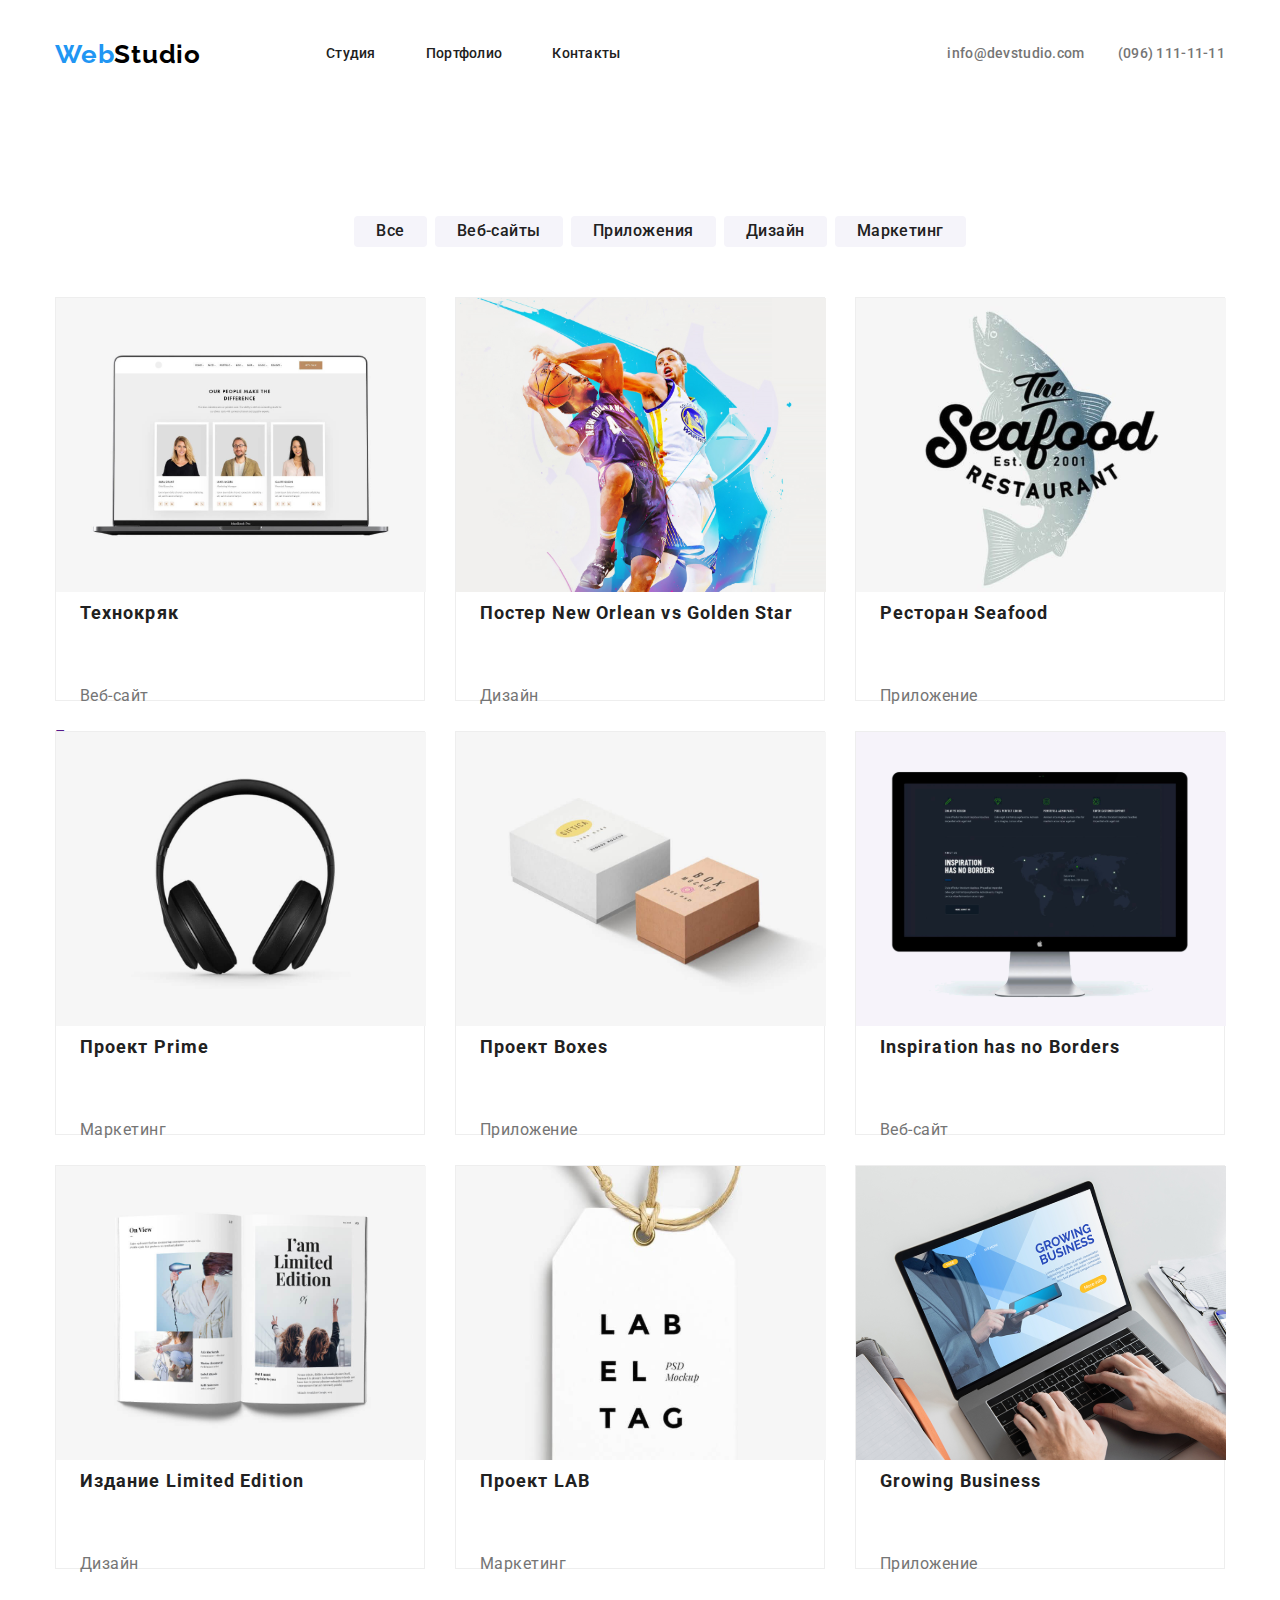
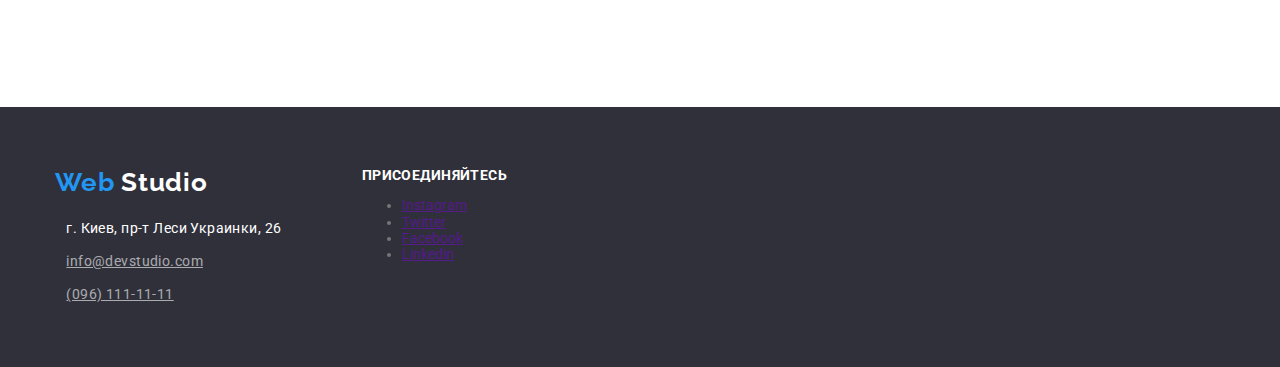
==== portfolio.html @ 7c5a07ac "new repository+svg file" ====
<!DOCTYPE html>
<html lang="ru">
<head>
    <meta charset="UTF-8">
    <meta name="viewport" content="width=device-width, initial-scale=1.0">
    <title lang="en">Web Studio</title>
    <link href="https://fonts.googleapis.com/css2?family=Raleway:wght@700&family=Roboto:wght@400;500;700;900&display=swap" rel="stylesheet">
    <link rel="stylesheet" href="./css/normalize.css">
    <link rel="stylesheet" href="./css/style.css">
    
</head>
<body> 
    <header  class="header">
        <div class="container">
            <nav class="navigation">
                <a class="logo" href="./index.html" lang="en" aria-label="Логотип">
                    <span class="logo-blue">Web</span>Studio
                </a>
                <ul class="navigation-list list">
                    <li class="navigation-list-item">
                        <a class="navigation-list-link link" href="./index.html">Студия</a>
                    </li>
                    <li class="navigation-list-item">
                        <a class="navigation-list-link link" href="./portfolio.html">Портфолио</a>
                    </li>
                    <li class="navigation-list-item">
                        <a class="navigation-list-link link" href="#">Контакты</a>
                    </li>
                </ul>
             </nav>
             <div class="header-utils">
                 <address class="header-adress">
                      <a class="header-email link" href="mailto:info@devstudio.com">info@devstudio.com</a>
                      <a class="header-tel link" href="tel:+380961111111">(096) 111-11-11</a>
                 </address>
            </div>
            
        </div>
    </header>
    <main>
        <section class="portfolio">
            <div class="container">
        <h1 hidden>Портфолио</h1>
        <ul class="button-portfolio-list">
            <li><button class="button-portfolio" type="button">Все</button></li>
            <li><button class="button-portfolio" type="button">Веб-сайты</button></li>
            <li><button class="button-portfolio" type="button">Приложения</button></li>
            <li><button class="button-portfolio" type="button">Дизайн</button></li>
            <li><button class="button-portfolio" type="button">Маркетинг</button></li>
        </ul>
        
        <!--Контентное изображение-->
        <ul class="portfolio-list list">
            <li>
                <a class="portfolio-item" href="">
                    <img src="./img/Portfolio_project/project_1.svg" alt="Технокряк">
                    <h2 class="portfolio-item-title">Технокряк</h2>
                    <p class="portfoli-item-theme">Веб-сайт</p>
                    <p>Технокряк это современная площадка распространения коронавируса. Компании используют эту платформу для цифрового шпионажа и атак на защищённые сервера конкурентов.</p>
                </a>   
            </li>
            <li>
                <a class="portfolio-item" href="">
                    <img src="./img/Portfolio_project/project_2.svg" alt="Постер New Orlean vs Golden Star">
                    <h2 class="portfolio-item-title">Постер <span lang="en">New Orlean vs Golden Star</span></h2>
                    <p class="portfoli-item-theme">Дизайн</p>
                    <p></p>
                </a>
            </li>
            <li>
                <a class="portfolio-item" href="">
                    <img src="./img/Portfolio_project/project_3.svg" alt="Ресторан Seafood">
                    <h2 class="portfolio-item-title">Ресторан <span lang="en">Seafood</span></h2>
                    <p class="portfoli-item-theme">Приложение</p>
                    <p></p>
                </a>
            </li>
            <li>
                <a class="portfolio-item" href="">
                    <img src="./img/Portfolio_project/project_4.svg" alt="Проект Prime">
                    <h2 class="portfolio-item-title">Проект <span lang="en">Prime</span></h2>
                    <p class="portfoli-item-theme">Маркетинг</p>
                    <p></p>
                </a>
            </li>
            <li>
                <a class="portfolio-item" href="">
                    <img src="./img/Portfolio_project/project_5.svg" alt="Проект Boxes">
                    <h2 class="portfolio-item-title">Проект <span lang="en">Boxes</span></h2>
                    <p class="portfoli-item-theme">Приложение</p>
                    <p></p>
                </a>
        </li>
                
            <li>
                <a class="portfolio-item" href="">
                    <img src="./img/Portfolio_project/project_6.svg" alt="Inspiration has no Borders">
                    <h2 class="portfolio-item-title"> <span lang="en">Inspiration has no Borders</span></h2>
                    <p class="portfoli-item-theme">Веб-сайт</p>
                    <p></p>
                </a>
        </li>
            <li>
                <a class="portfolio-item" href="">
                    <img src="./img/Portfolio_project/project_7.svg" alt="Издание Limited Edition">
                    <h2 class="portfolio-item-title">Издание <span lang="en">Limited Edition</span></h2>
                    <p class="portfoli-item-theme">Дизайн</p>
                    <p></p>
                </a>
        </li>
            <li>
                <a class="portfolio-item" href="">
                    <img src="./img/Portfolio_project/project_8.svg" alt="Проект LAB">
                    <h2 class="portfolio-item-title">Проект <span lang="en">LAB</span></h2>
                    <p class="portfoli-item-theme">Маркетинг</p>
                    <p></p>
                </a>
        </li>
            <li>
                <a class="portfolio-item" href="">
                    <img src="./img/Portfolio_project/project_9.svg" alt="Growing Business">
                    <h2 class="portfolio-item-title"><span lang="en">Growing Business</span></h2>
                    <p class="portfoli-item-theme">Приложение</p>
                    <p></p>
                </a>
            </li>
        </ul>
    </div>
    </section>
      
    </main>
    <footer class="footer">
        <div class="footer-wrap">
            <div class="footer-list">
                <a class="logo logo-footer" href="/" lang="en"><span class="logo-blue">Web</span> Studio</a>
                <address>
                    <p class="footer-adress">г. Киев, пр-т Леси Украинки, 26</p>
                    <a class="footer-email" href="mailto:info@devstudio.com">info@devstudio.com</a>
                    <a class="footer-tel" href="tel:+380961111111">(096) 111-11-11</a>
                </address>
            </div>
            <div>
                <b class="subscribe">присоединяйтесь</b>
                <ul class="social-icons">
                    <li><a href="" lang="en">Instagram</a></li>
                    <li><a href="" lang="en">Twitter</a></li>
                    <li><a href="" lang="en">Facebook</a></li>
                    <li><a href="" lang="en">Linkedin</a></li>
                </ul>
            </div>
        </div>
    </footer>
</body>
</html>
---- css/style.css ----
a:hover,
a:focus
{
    color: #2196F3; 
}
body {
    background-color: #fff;
    font-family: 'Roboto', sans-serif;
    color:#757575;
    font-size: 14px;
}
.container {
    width: 1200px;
    padding-left: 15px;
    padding-right: 15px;
    margin-left: auto;
    margin-right: auto;
    box-sizing: border-box;
    }
/* HEADER*/

.header .container{
    display: flex;
    align-items: center;
    justify-content: space-between;
}
.navigation{
    display: flex;
    align-items: center;
}
.navigation-list{
    display: flex;
}
.navigation-list-item:not(:last-child) {
    margin-right: 50px;
}
.logo,
.logo:hover,
.logo:focus
{
    font-family: Raleway;
    font-style: normal;
    font-weight: bold;
    font-size: 26px;
    line-height: 1.19;
    letter-spacing: 0.03em;
    color: #000000;
    text-decoration: none;
    margin-right: 85px;
}
.logo-blue {
    font-family: Raleway;
    font-style: normal;
    font-weight: bold;
    font-size: 26px;
    line-height: 1.19;
    letter-spacing: 0.03em;
    color: #2196F3;
}
.logo-footer {
    margin-bottom: 20px;
}
.logo-footer,
.logo-footer:hover,
.logo-footer:focus
{
    color: #FFFFFF;
}

.link {
    text-decoration: none; 
    display: block;
}
.list {
   list-style: none; 
}
.navigation-list-link, 
.header-adress {
    font-weight: 500;
    font-size: 14px;
    line-height: 1.14;
    letter-spacing: 0.02em;
    color: #212121;
    text-decoration: none;
}
.navigation-list-link:hover,
.navigation-list-link:focus,
.header-email:hover,
.header-email:focus,
.header-tel:hover,
.header-tel:focus
{
    color: #2196F3;
}
.navigation-list-link{
    padding-top: 32px;
    padding-bottom: 32px;   
}
.header-utils{
      display: flex;
}
.header-email:not(:last-child) {
    margin-right: 30px;
}
.header-email,
.header-tel{
    font-weight: 500;
    font-size: 14px;
    line-height: 1.14;
    letter-spacing: 0.02em;
    text-decoration: none;
    color: #757575;
    display: inline-block;
    font-style: normal
}

/* Hero section*/

h1 { 
    font-style: normal;
    font-weight: 900;
    font-size: 44px;
    line-height: 1.36;
    text-align: center;
    letter-spacing: 0.06em;
    text-transform: uppercase;
    color: #FFFFFF;
    margin: 30px 0;
}
.hero-text {
    display: flex;
    padding: 220px 0;
    background-color: #212121;
    flex-grow: 1;
    justify-content: center;
    align-items: center;
    flex-direction: column;
    box-sizing: border-box;
}
.blue-btn  {
    background: #188CE8;
    box-shadow: 0px 4px 4px rgba(0, 0, 0, 0.15);
    border-radius: 4px;   
    font-style: normal;
    font-weight: bold;
    font-size: 16px;
    line-height: 1.87;
    text-align: center;
    letter-spacing: 0.06em;
    color: #FFFFFF;
    width: 200px;
    height: 50px;
    border: none;
    margin: 0 auto;
    display: block;
}
/* О нас*/
h2 {
    font-style: normal;
    font-weight: bold;
    font-size: 36px;
    line-height: 1.16;
    text-align: center;
    letter-spacing: 0.03em;
    color: #212121;
    margin-bottom: 50px;
    margin-top: 0;
}
.about-us{
    padding:94px 0 0 0;
}
.about-us-list {
    display: flex;
    flex-direction: row;
    justify-content: space-between;
    padding: 0;
}
.about-us-list li{
   width: 270px; 
}
.about-us-list-img {
    background: #F5F4FA;
    border-radius: 4px;
    height: 120px;
    width: 100%;
    display: flex;
    justify-content: center;
    align-items: center;
}
.about-us-list-title { 
    font-style: normal;
    font-weight: bold;
    font-size: 14px;
    line-height: 1.33;
    letter-spacing: 0.03em;
    text-transform: uppercase;
    color: #212121;
}
.about-us-list-description {
    font-style: normal;
    font-weight: normal;
    font-size: 14px;
    line-height: 1.71;
    letter-spacing: 0.03em;
    color: #757575;
}
/* Чем мы занимаемся*/
.services {
    padding: 94px 0 0 0;
}
.services-list {
    display: flex;
    flex-direction: row;
    justify-content: space-between;
    padding: 0px;
}
.services-list li{
    position: relative;
}
.services-list li:not(:last-child) {
    margin-right: 30px;
}
.services-list-img {
    border-radius: 4px;
    width: 100%;
    display: flex;
   
}
.services-text {
    font-style: normal;
    font-weight: bold;
    font-size: 14px;
    line-height: 1.14;
    text-align: center;
    letter-spacing: 0.03em;
    text-transform: uppercase;
    color: #FFFFFF;
    background: rgba(47, 48, 58, 0.8);
    width: 370px;
    height: 70px;
    position: absolute;
    bottom: 0px;
    left: 0px;
    margin: 0px;
    align-items: center;
    display: flex;
    justify-content: center;
}
/*Наша команда*/
.our-team-background {
   background-color: #F5F4FA;
   padding: 94px 0 94px 0;
   
}

.our-team {
    width: 1170px;
    margin: 0 auto;
    }
.our-team-list li:not(:last-child) {
    margin-right: 30px;
    
}
.our-team-list {
    display: flex;
    flex-direction: row;
    padding: 0;
}
.our-team-list li {
    background: #FFFFFF;
    box-shadow: 0px 2px 1px rgba(0, 0, 0, 0.2), 0px 1px 1px rgba(0, 0, 0, 0.14), 0px 1px 3px rgba(0, 0, 0, 0.12);
    border-radius: 0px 0px 4px 4px;
}
.our-teame-name {
    font-style: normal;
    font-weight: 500;
    font-size: 16px;
    line-height: 1.18;
    text-align: center;
    letter-spacing: 0.03em;
    color: #212121;
}
.our-team-position {
    font-style: normal;
    font-weight: normal;
    font-size: 16px;
    line-height: 1.18;
    text-align: center;
    letter-spacing: 0.03em;
    color: #757575;
}
/*Клиенты*/
.clients {
    padding: 94px 0 94px 0;
      
}
.clients-list {
    margin-top: 50px;
    align-items: center;
    display: flex;
    justify-content: center;
    list-style: none;
    padding: 0;
}
.clients-list li{
    border: 1px solid #AFB1B8;
    box-sizing: border-box;
    border-radius: 4px;
    align-items: center;
    display: flex;
    justify-content: center;
    width: 170px;
    height: 90px;
}
.clients-list li:not(:last-child) {
    margin-right: 30px;
}

/* Footer*/
.footer {
    background: #2F303A;
    
}
.footer-wrap{
    width: 1170px;
    margin: 0 auto;
    display: flex;
    padding: 60px 0;
}
.footer-list {
    align-items: center;
    display: flex;
    justify-content: center;
    flex-direction: column;
    margin-right: 69px;
}
.footer-adress {
    font-style: normal;
    font-weight: normal;
    font-size: 14px;
    line-height: 1.71;
    letter-spacing: 0.03em;
    color: #FFFFFF;  
    margin-top: 0;
    margin-bottom: 9px;
   
}
.footer-email, 
.footer-tel {
    display: block;
    font-style: normal;
    font-weight: normal;
    font-size: 14px;
    line-height: 1.71;
    letter-spacing: 0.03em;
    color: rgba(255, 255, 255, 0.6);
}
.footer-email {
    margin-bottom: 9px;
}
.subscribe {
    font-style: normal;
    font-weight: bold;
    font-size: 14px;
    line-height: 1.14;
    letter-spacing: 0.03em;
    text-transform: uppercase;
    color: #FFFFFF;
}

/*Портфоло*/
.button-portfolio-list {
    align-items: center;
    display: flex;
    justify-content: center; 
    list-style: none; 
}
.button-portfolio {
    font-style: normal;
    font-weight: 500;
    font-size: 16px;
    line-height: 1.16;
    text-align: center;
    letter-spacing: 0.03em;
    color: #212121;
    background: #F5F4FA;
    border-radius: 4px;
    border: 0;
   padding: 6px 22px;
   display: block;
   
}
.button-portfolio-list li:not(:last-child) .button-portfolio{
    margin-right: 8px;
}

.button-portfolio:hover{
    background: #2196F3;
    box-shadow: 0px 2px 2px rgba(0, 0, 0, 0.12), 0px 1px 2px rgba(0, 0, 0, 0.08), 0px 3px 1px rgba(0, 0, 0, 0.1);
    border-radius: 4px;
    color: #fff;
}
.portfolio-item{
    text-decoration: none;
    
}
.portfolio-item-title{
    font-style: normal;
    font-weight: bold;
    font-size: 18px;
    line-height: 2;
    letter-spacing: 0.06em;
    color: #212121; 
    text-align: left;
    padding: 0 24px;
 
}
.portfoli-item-theme{
    font-style: normal;
    font-weight: normal;
    font-size: 16px;
    line-height: 1.87;
    letter-spacing: 0.03em;
    color: #757575;
    padding: 0 24px;
}
/*Портфолио*/
.portfolio {
    padding: 94px 0;
}
.button-portfolio-list {
    margin-bottom: 50px
}
.portfolio-list {
    align-items: flex-start;
    display: flex;
    flex-wrap: wrap;
    padding: 0;
    
}
.portfolio-list li{
    width: 370px;
    height: 404px;
    margin-right: 30px;
    margin-bottom: 30px;
    border: 1px solid #EEEEEE;
    box-sizing: border-box;
}
.portfolio-list li:nth-child(3n){
    margin-right: 0px;
}
.portfolio-list li:hover{
box-shadow: 1px 4px 6px rgba(0, 0, 0, 0.16), 0px 4px 4px rgba(0, 0, 0, 0.06), 0px 1px 1px rgba(0, 0, 0, 0.12);
}
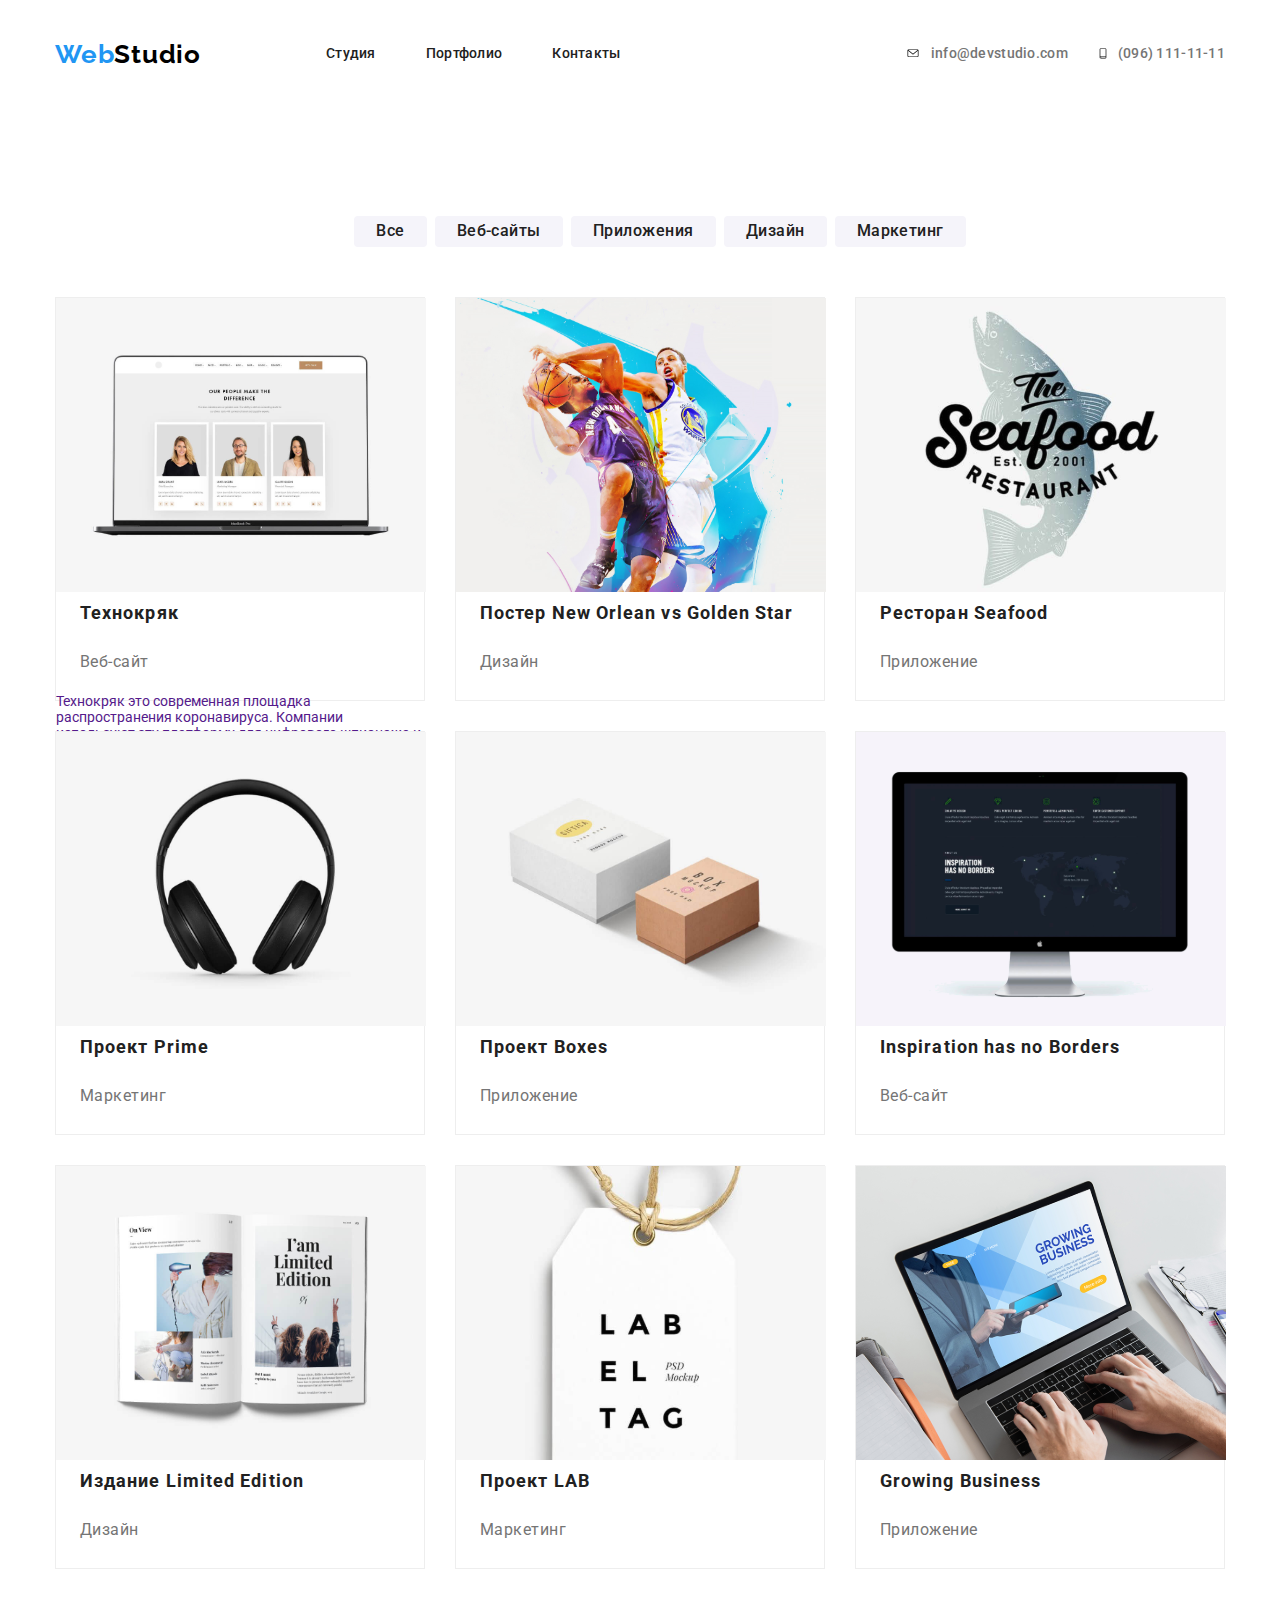
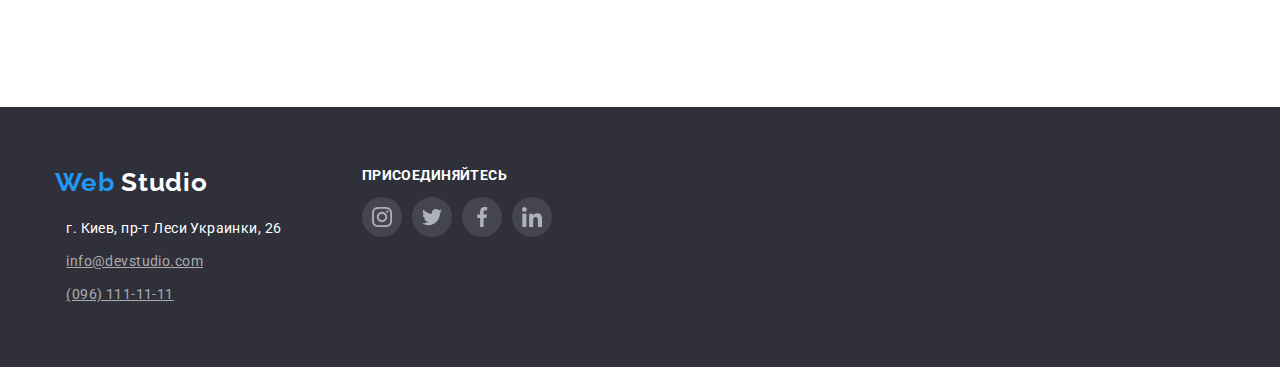
==== commit ea70735a: "portfolio+stydio" ====
--- a/portfolio.html
+++ b/portfolio.html
@@ -1,154 +1,251 @@
 <!DOCTYPE html>
 <html lang="ru">
-<head>
-    <meta charset="UTF-8">
-    <meta name="viewport" content="width=device-width, initial-scale=1.0">
+  <head>
+    <meta charset="UTF-8" />
+    <meta name="viewport" content="width=device-width, initial-scale=1.0" />
     <title lang="en">Web Studio</title>
-    <link href="https://fonts.googleapis.com/css2?family=Raleway:wght@700&family=Roboto:wght@400;500;700;900&display=swap" rel="stylesheet">
-    <link rel="stylesheet" href="./css/normalize.css">
-    <link rel="stylesheet" href="./css/style.css">
-    
-</head>
-<body> 
-    <header  class="header">
-        <div class="container">
-            <nav class="navigation">
-                <a class="logo" href="./index.html" lang="en" aria-label="Логотип">
-                    <span class="logo-blue">Web</span>Studio
-                </a>
-                <ul class="navigation-list list">
-                    <li class="navigation-list-item">
-                        <a class="navigation-list-link link" href="./index.html">Студия</a>
-                    </li>
-                    <li class="navigation-list-item">
-                        <a class="navigation-list-link link" href="./portfolio.html">Портфолио</a>
-                    </li>
-                    <li class="navigation-list-item">
-                        <a class="navigation-list-link link" href="#">Контакты</a>
-                    </li>
-                </ul>
-             </nav>
-             <div class="header-utils">
-                 <address class="header-adress">
-                      <a class="header-email link" href="mailto:info@devstudio.com">info@devstudio.com</a>
-                      <a class="header-tel link" href="tel:+380961111111">(096) 111-11-11</a>
-                 </address>
-            </div>
-            
-        </div>
+    <link
+      href="https://fonts.googleapis.com/css2?family=Raleway:wght@700&family=Roboto:wght@400;500;700;900&display=swap"
+      rel="stylesheet"
+    />
+    <link rel="stylesheet" href="./css/normalize.css" />
+    <link rel="stylesheet" href="./css/style.css" />
+  </head>
+  <body>
+    <header class="header">
+      <div class="container">
+        <nav class="navigation">
+          <a class="logo" href="./index.html" lang="en" aria-label="Логотип">
+            <span class="logo-blue">Web</span>Studio
+          </a>
+          <ul class="navigation-list list">
+            <li class="navigation-list-item">
+              <a class="navigation-list-link link" href="./index.html"
+                >Студия</a
+              >
+            </li>
+            <li class="navigation-list-item">
+              <a class="navigation-list-link link" href="./portfolio.html"
+                >Портфолио</a
+              >
+            </li>
+            <li class="navigation-list-item">
+              <a class="navigation-list-link link" href="#">Контакты</a>
+            </li>
+          </ul>
+        </nav>
+        <div class="header-utils">
+          <address class="header-adress">
+            <a class="header-email link" href="mailto:info@devstudio.com">
+              <svg width="16" height="11">
+                <use href="./img/sprite.svg#icon-email-hover"></use>
+              </svg>
+              info@devstudio.com
+            </a>
+            <a class="header-tel link" href="tel:+380961111111">
+              <svg width="10" height="15">
+                <use href="./img/sprite.svg#icon-smartphone"></use>
+              </svg>
+              (096) 111-11-11
+            </a>
+          </address>
+        </div>
+      </div>
     </header>
     <main>
-        <section class="portfolio">
-            <div class="container">
-        <h1 hidden>Портфолио</h1>
-        <ul class="button-portfolio-list">
+      <section class="portfolio">
+        <div class="container">
+          <h1 hidden>Портфолио</h1>
+          <ul class="button-portfolio-list">
             <li><button class="button-portfolio" type="button">Все</button></li>
-            <li><button class="button-portfolio" type="button">Веб-сайты</button></li>
-            <li><button class="button-portfolio" type="button">Приложения</button></li>
-            <li><button class="button-portfolio" type="button">Дизайн</button></li>
-            <li><button class="button-portfolio" type="button">Маркетинг</button></li>
-        </ul>
-        
-        <!--Контентное изображение-->
-        <ul class="portfolio-list list">
-            <li>
-                <a class="portfolio-item" href="">
-                    <img src="./img/Portfolio_project/project_1.svg" alt="Технокряк">
-                    <h2 class="portfolio-item-title">Технокряк</h2>
-                    <p class="portfoli-item-theme">Веб-сайт</p>
-                    <p>Технокряк это современная площадка распространения коронавируса. Компании используют эту платформу для цифрового шпионажа и атак на защищённые сервера конкурентов.</p>
-                </a>   
-            </li>
-            <li>
-                <a class="portfolio-item" href="">
-                    <img src="./img/Portfolio_project/project_2.svg" alt="Постер New Orlean vs Golden Star">
-                    <h2 class="portfolio-item-title">Постер <span lang="en">New Orlean vs Golden Star</span></h2>
-                    <p class="portfoli-item-theme">Дизайн</p>
-                    <p></p>
-                </a>
-            </li>
-            <li>
-                <a class="portfolio-item" href="">
-                    <img src="./img/Portfolio_project/project_3.svg" alt="Ресторан Seafood">
-                    <h2 class="portfolio-item-title">Ресторан <span lang="en">Seafood</span></h2>
-                    <p class="portfoli-item-theme">Приложение</p>
-                    <p></p>
-                </a>
-            </li>
-            <li>
-                <a class="portfolio-item" href="">
-                    <img src="./img/Portfolio_project/project_4.svg" alt="Проект Prime">
-                    <h2 class="portfolio-item-title">Проект <span lang="en">Prime</span></h2>
-                    <p class="portfoli-item-theme">Маркетинг</p>
-                    <p></p>
-                </a>
-            </li>
-            <li>
-                <a class="portfolio-item" href="">
-                    <img src="./img/Portfolio_project/project_5.svg" alt="Проект Boxes">
-                    <h2 class="portfolio-item-title">Проект <span lang="en">Boxes</span></h2>
-                    <p class="portfoli-item-theme">Приложение</p>
-                    <p></p>
-                </a>
-        </li>
-                
-            <li>
-                <a class="portfolio-item" href="">
-                    <img src="./img/Portfolio_project/project_6.svg" alt="Inspiration has no Borders">
-                    <h2 class="portfolio-item-title"> <span lang="en">Inspiration has no Borders</span></h2>
-                    <p class="portfoli-item-theme">Веб-сайт</p>
-                    <p></p>
-                </a>
-        </li>
-            <li>
-                <a class="portfolio-item" href="">
-                    <img src="./img/Portfolio_project/project_7.svg" alt="Издание Limited Edition">
-                    <h2 class="portfolio-item-title">Издание <span lang="en">Limited Edition</span></h2>
-                    <p class="portfoli-item-theme">Дизайн</p>
-                    <p></p>
-                </a>
-        </li>
-            <li>
-                <a class="portfolio-item" href="">
-                    <img src="./img/Portfolio_project/project_8.svg" alt="Проект LAB">
-                    <h2 class="portfolio-item-title">Проект <span lang="en">LAB</span></h2>
-                    <p class="portfoli-item-theme">Маркетинг</p>
-                    <p></p>
-                </a>
-        </li>
-            <li>
-                <a class="portfolio-item" href="">
-                    <img src="./img/Portfolio_project/project_9.svg" alt="Growing Business">
-                    <h2 class="portfolio-item-title"><span lang="en">Growing Business</span></h2>
-                    <p class="portfoli-item-theme">Приложение</p>
-                    <p></p>
-                </a>
-            </li>
-        </ul>
-    </div>
-    </section>
-      
+            <li>
+              <button class="button-portfolio" type="button">Веб-сайты</button>
+            </li>
+            <li>
+              <button class="button-portfolio" type="button">Приложения</button>
+            </li>
+            <li>
+              <button class="button-portfolio" type="button">Дизайн</button>
+            </li>
+            <li>
+              <button class="button-portfolio" type="button">Маркетинг</button>
+            </li>
+          </ul>
+
+          <!--Контентное изображение-->
+          <ul class="portfolio-list list">
+            <li>
+              <a class="portfolio-item" href="">
+                <img
+                  src="./img/Portfolio_project/project_1.svg"
+                  alt="Технокряк"
+                />
+                <h2 class="portfolio-item-title">Технокряк</h2>
+                <p class="portfoli-item-theme">Веб-сайт</p>
+                <p>
+                  Технокряк это современная площадка распространения
+                  коронавируса. Компании используют эту платформу для цифрового
+                  шпионажа и атак на защищённые сервера конкурентов.
+                </p>
+              </a>
+            </li>
+            <li>
+              <a class="portfolio-item" href="">
+                <img
+                  src="./img/Portfolio_project/project_2.svg"
+                  alt="Постер New Orlean vs Golden Star"
+                />
+                <h2 class="portfolio-item-title">
+                  Постер <span lang="en">New Orlean vs Golden Star</span>
+                </h2>
+                <p class="portfoli-item-theme">Дизайн</p>
+                <p></p>
+              </a>
+            </li>
+            <li>
+              <a class="portfolio-item" href="">
+                <img
+                  src="./img/Portfolio_project/project_3.svg"
+                  alt="Ресторан Seafood"
+                />
+                <h2 class="portfolio-item-title">
+                  Ресторан <span lang="en">Seafood</span>
+                </h2>
+                <p class="portfoli-item-theme">Приложение</p>
+                <p></p>
+              </a>
+            </li>
+            <li>
+              <a class="portfolio-item" href="">
+                <img
+                  src="./img/Portfolio_project/project_4.svg"
+                  alt="Проект Prime"
+                />
+                <h2 class="portfolio-item-title">
+                  Проект <span lang="en">Prime</span>
+                </h2>
+                <p class="portfoli-item-theme">Маркетинг</p>
+                <p></p>
+              </a>
+            </li>
+            <li>
+              <a class="portfolio-item" href="">
+                <img
+                  src="./img/Portfolio_project/project_5.svg"
+                  alt="Проект Boxes"
+                />
+                <h2 class="portfolio-item-title">
+                  Проект <span lang="en">Boxes</span>
+                </h2>
+                <p class="portfoli-item-theme">Приложение</p>
+                <p></p>
+              </a>
+            </li>
+
+            <li>
+              <a class="portfolio-item" href="">
+                <img
+                  src="./img/Portfolio_project/project_6.svg"
+                  alt="Inspiration has no Borders"
+                />
+                <h2 class="portfolio-item-title">
+                  <span lang="en">Inspiration has no Borders</span>
+                </h2>
+                <p class="portfoli-item-theme">Веб-сайт</p>
+                <p></p>
+              </a>
+            </li>
+            <li>
+              <a class="portfolio-item" href="">
+                <img
+                  src="./img/Portfolio_project/project_7.svg"
+                  alt="Издание Limited Edition"
+                />
+                <h2 class="portfolio-item-title">
+                  Издание <span lang="en">Limited Edition</span>
+                </h2>
+                <p class="portfoli-item-theme">Дизайн</p>
+                <p></p>
+              </a>
+            </li>
+            <li>
+              <a class="portfolio-item" href="">
+                <img
+                  src="./img/Portfolio_project/project_8.svg"
+                  alt="Проект LAB"
+                />
+                <h2 class="portfolio-item-title">
+                  Проект <span lang="en">LAB</span>
+                </h2>
+                <p class="portfoli-item-theme">Маркетинг</p>
+                <p></p>
+              </a>
+            </li>
+            <li>
+              <a class="portfolio-item" href="">
+                <img
+                  src="./img/Portfolio_project/project_9.svg"
+                  alt="Growing Business"
+                />
+                <h2 class="portfolio-item-title">
+                  <span lang="en">Growing Business</span>
+                </h2>
+                <p class="portfoli-item-theme">Приложение</p>
+                <p></p>
+              </a>
+            </li>
+          </ul>
+        </div>
+      </section>
     </main>
     <footer class="footer">
-        <div class="footer-wrap">
-            <div class="footer-list">
-                <a class="logo logo-footer" href="/" lang="en"><span class="logo-blue">Web</span> Studio</a>
-                <address>
-                    <p class="footer-adress">г. Киев, пр-т Леси Украинки, 26</p>
-                    <a class="footer-email" href="mailto:info@devstudio.com">info@devstudio.com</a>
-                    <a class="footer-tel" href="tel:+380961111111">(096) 111-11-11</a>
-                </address>
-            </div>
-            <div>
-                <b class="subscribe">присоединяйтесь</b>
-                <ul class="social-icons">
-                    <li><a href="" lang="en">Instagram</a></li>
-                    <li><a href="" lang="en">Twitter</a></li>
-                    <li><a href="" lang="en">Facebook</a></li>
-                    <li><a href="" lang="en">Linkedin</a></li>
-                </ul>
-            </div>
-        </div>
+      <div class="footer-wrap">
+        <div class="footer-list">
+          <a class="logo logo-footer" href="/" lang="en"
+            ><span class="logo-blue">Web</span> Studio</a
+          >
+          <address>
+            <p class="footer-adress">г. Киев, пр-т Леси Украинки, 26</p>
+            <a class="footer-email" href="mailto:info@devstudio.com"
+              >info@devstudio.com</a
+            >
+            <a class="footer-tel" href="tel:+380961111111">(096) 111-11-11</a>
+          </address>
+        </div>
+        <div>
+          <b class="subscribe">присоединяйтесь</b>
+          <ul class="social-icons social-icons-footer">
+            <li>
+              <a href="" lang="en">
+                <svg width="20" height="20" class="social-icons-link">
+                  <use href="./img/sprite.svg#icon-instagram"></use>
+                </svg>
+              </a>
+            </li>
+            <li>
+              <a href="" lang="en">
+                <svg width="20" height="20">
+                  <use href="./img/sprite.svg#icon-twitter"></use>
+                </svg>
+              </a>
+            </li>
+            <li>
+              <a href="" lang="en">
+                <svg width="20" height="20">
+                  <use href="./img/sprite.svg#icon-facebook"></use>
+                </svg>
+              </a>
+            </li>
+            <li>
+              <a href="" lang="en">
+                <svg width="20" height="20">
+                  <use href="./img/sprite.svg#icon-linkedin"></use>
+                </svg>
+              </a>
+            </li>
+          </ul>
+        </div>
+      </div>
     </footer>
-</body>
-</html>+  </body>
+</html>
--- a/css/style.css
+++ b/css/style.css
@@ -1,454 +1,516 @@
 a:hover,
-a:focus
-{
-    color: #2196F3; 
+a:focus {
+  color: #2196f3;
 }
 body {
-    background-color: #fff;
-    font-family: 'Roboto', sans-serif;
-    color:#757575;
-    font-size: 14px;
+  background-color: #fff;
+  font-family: 'Roboto', sans-serif;
+  color: #757575;
+  font-size: 14px;
 }
 .container {
-    width: 1200px;
-    padding-left: 15px;
-    padding-right: 15px;
-    margin-left: auto;
-    margin-right: auto;
-    box-sizing: border-box;
-    }
+  width: 1200px;
+  padding-left: 15px;
+  padding-right: 15px;
+  margin-left: auto;
+  margin-right: auto;
+  box-sizing: border-box;
+}
 /* HEADER*/
 
-.header .container{
-    display: flex;
-    align-items: center;
-    justify-content: space-between;
-}
-.navigation{
-    display: flex;
-    align-items: center;
-}
-.navigation-list{
-    display: flex;
+.header .container {
+  display: flex;
+  align-items: center;
+  justify-content: space-between;
+}
+.navigation {
+  display: flex;
+  align-items: center;
+}
+.navigation-list {
+  display: flex;
 }
 .navigation-list-item:not(:last-child) {
-    margin-right: 50px;
+  margin-right: 50px;
 }
 .logo,
 .logo:hover,
-.logo:focus
-{
-    font-family: Raleway;
-    font-style: normal;
-    font-weight: bold;
-    font-size: 26px;
-    line-height: 1.19;
-    letter-spacing: 0.03em;
-    color: #000000;
-    text-decoration: none;
-    margin-right: 85px;
+.logo:focus {
+  font-family: Raleway;
+  font-style: normal;
+  font-weight: bold;
+  font-size: 26px;
+  line-height: 1.19;
+  letter-spacing: 0.03em;
+  color: #000000;
+  text-decoration: none;
+  margin-right: 85px;
 }
 .logo-blue {
-    font-family: Raleway;
-    font-style: normal;
-    font-weight: bold;
-    font-size: 26px;
-    line-height: 1.19;
-    letter-spacing: 0.03em;
-    color: #2196F3;
+  font-family: Raleway;
+  font-style: normal;
+  font-weight: bold;
+  font-size: 26px;
+  line-height: 1.19;
+  letter-spacing: 0.03em;
+  color: #2196f3;
 }
 .logo-footer {
-    margin-bottom: 20px;
+  margin-bottom: 20px;
 }
 .logo-footer,
 .logo-footer:hover,
-.logo-footer:focus
-{
-    color: #FFFFFF;
+.logo-footer:focus {
+  color: #ffffff;
 }
 
 .link {
-    text-decoration: none; 
-    display: block;
+  text-decoration: none;
+  display: block;
 }
 .list {
-   list-style: none; 
-}
-.navigation-list-link, 
+  list-style: none;
+}
+.navigation-list-link,
 .header-adress {
-    font-weight: 500;
-    font-size: 14px;
-    line-height: 1.14;
-    letter-spacing: 0.02em;
-    color: #212121;
-    text-decoration: none;
+  font-weight: 500;
+  font-size: 14px;
+  line-height: 1.14;
+  letter-spacing: 0.02em;
+  color: #212121;
+  text-decoration: none;
+  display: flex;
+  align-items: center;
+}
+.header-adress a {
+  display: flex;
+  align-items: center;
+}
+.header-email:hover svg,
+.header-tel:hover svg {
+  fill: #2196f3;
+}
+.header-adress svg {
+  margin-right: 10px;
+  color: #757575;
+}
+.header-email-hover {
+  fill: #2196f3;
+}
+.header-tel:hover svg {
+  fill: #2196f3;
 }
 .navigation-list-link:hover,
 .navigation-list-link:focus,
 .header-email:hover,
 .header-email:focus,
 .header-tel:hover,
-.header-tel:focus
-{
-    color: #2196F3;
-}
-.navigation-list-link{
-    padding-top: 32px;
-    padding-bottom: 32px;   
-}
-.header-utils{
-      display: flex;
+.header-tel:focus {
+  color: #2196f3;
+}
+.navigation-list-link {
+  padding-top: 32px;
+  padding-bottom: 32px;
+}
+.header-utils {
+  display: flex;
 }
 .header-email:not(:last-child) {
-    margin-right: 30px;
+  margin-right: 30px;
 }
 .header-email,
-.header-tel{
-    font-weight: 500;
-    font-size: 14px;
-    line-height: 1.14;
-    letter-spacing: 0.02em;
-    text-decoration: none;
-    color: #757575;
-    display: inline-block;
-    font-style: normal
+.header-tel {
+  font-weight: 500;
+  font-size: 14px;
+  line-height: 1.14;
+  letter-spacing: 0.02em;
+  text-decoration: none;
+  color: #757575;
+  display: inline-block;
+  font-style: normal;
 }
 
 /* Hero section*/
 
-h1 { 
-    font-style: normal;
-    font-weight: 900;
-    font-size: 44px;
-    line-height: 1.36;
-    text-align: center;
-    letter-spacing: 0.06em;
-    text-transform: uppercase;
-    color: #FFFFFF;
-    margin: 30px 0;
+h1 {
+  font-style: normal;
+  font-weight: 900;
+  font-size: 44px;
+  line-height: 1.36;
+  text-align: center;
+  letter-spacing: 0.06em;
+  text-transform: uppercase;
+  color: #ffffff;
+  margin: 30px 0;
+}
+.hero-bg {
+  max-width: 1600px;
+  background-image: linear-gradient(
+      rgba(47, 48, 58, 0.8),
+      rgba(47, 48, 58, 0.8)
+    ),
+    url('../img/hero/bg.jpg');
+  background-color: #212121;
+  background-repeat: no-repeat;
+  background-size: cover;
+  margin-left: auto;
+  margin-right: auto;
 }
 .hero-text {
-    display: flex;
-    padding: 220px 0;
-    background-color: #212121;
-    flex-grow: 1;
-    justify-content: center;
-    align-items: center;
-    flex-direction: column;
-    box-sizing: border-box;
-}
-.blue-btn  {
-    background: #188CE8;
-    box-shadow: 0px 4px 4px rgba(0, 0, 0, 0.15);
-    border-radius: 4px;   
-    font-style: normal;
-    font-weight: bold;
-    font-size: 16px;
-    line-height: 1.87;
-    text-align: center;
-    letter-spacing: 0.06em;
-    color: #FFFFFF;
-    width: 200px;
-    height: 50px;
-    border: none;
-    margin: 0 auto;
-    display: block;
+  display: flex;
+  padding: 189px 0;
+  flex-grow: 1;
+  justify-content: center;
+  align-items: center;
+  flex-direction: column;
+  box-sizing: border-box;
+}
+
+.blue-btn {
+  background: #188ce8;
+  box-shadow: 0px 4px 4px rgba(0, 0, 0, 0.15);
+  border-radius: 4px;
+  font-style: normal;
+  font-weight: bold;
+  font-size: 16px;
+  line-height: 1.87;
+  text-align: center;
+  letter-spacing: 0.06em;
+  color: #ffffff;
+  width: 200px;
+  height: 50px;
+  border: none;
+  margin: 0 auto;
+  display: block;
 }
 /* О нас*/
 h2 {
-    font-style: normal;
-    font-weight: bold;
-    font-size: 36px;
-    line-height: 1.16;
-    text-align: center;
-    letter-spacing: 0.03em;
-    color: #212121;
-    margin-bottom: 50px;
-    margin-top: 0;
-}
-.about-us{
-    padding:94px 0 0 0;
+  font-style: normal;
+  font-weight: bold;
+  font-size: 36px;
+  line-height: 1.16;
+  text-align: center;
+  letter-spacing: 0.03em;
+  color: #212121;
+  margin-bottom: 50px;
+  margin-top: 0;
+}
+.about-us {
+  padding: 94px 0 0 0;
 }
 .about-us-list {
-    display: flex;
-    flex-direction: row;
-    justify-content: space-between;
-    padding: 0;
-}
-.about-us-list li{
-   width: 270px; 
+  display: flex;
+  flex-direction: row;
+  justify-content: space-between;
+  padding: 0;
+}
+.about-us-list li {
+  width: 270px;
 }
 .about-us-list-img {
-    background: #F5F4FA;
-    border-radius: 4px;
-    height: 120px;
-    width: 100%;
-    display: flex;
-    justify-content: center;
-    align-items: center;
-}
-.about-us-list-title { 
-    font-style: normal;
-    font-weight: bold;
-    font-size: 14px;
-    line-height: 1.33;
-    letter-spacing: 0.03em;
-    text-transform: uppercase;
-    color: #212121;
+  background: #f5f4fa;
+  border-radius: 4px;
+  height: 120px;
+  width: 100%;
+  display: flex;
+  justify-content: center;
+  align-items: center;
+}
+.about-us-list-title {
+  font-style: normal;
+  font-weight: bold;
+  font-size: 14px;
+  line-height: 1.33;
+  letter-spacing: 0.03em;
+  text-transform: uppercase;
+  color: #212121;
 }
 .about-us-list-description {
-    font-style: normal;
-    font-weight: normal;
-    font-size: 14px;
-    line-height: 1.71;
-    letter-spacing: 0.03em;
-    color: #757575;
+  font-style: normal;
+  font-weight: normal;
+  font-size: 14px;
+  line-height: 1.71;
+  letter-spacing: 0.03em;
+  color: #757575;
 }
 /* Чем мы занимаемся*/
 .services {
-    padding: 94px 0 0 0;
+  padding: 94px 0 0 0;
 }
 .services-list {
-    display: flex;
-    flex-direction: row;
-    justify-content: space-between;
-    padding: 0px;
-}
-.services-list li{
-    position: relative;
+  display: flex;
+  flex-direction: row;
+  justify-content: space-between;
+  padding: 0px;
+}
+.services-list li {
+  position: relative;
 }
 .services-list li:not(:last-child) {
-    margin-right: 30px;
+  margin-right: 30px;
 }
 .services-list-img {
-    border-radius: 4px;
-    width: 100%;
-    display: flex;
-   
+  border-radius: 4px;
+  width: 100%;
+  display: flex;
 }
 .services-text {
-    font-style: normal;
-    font-weight: bold;
-    font-size: 14px;
-    line-height: 1.14;
-    text-align: center;
-    letter-spacing: 0.03em;
-    text-transform: uppercase;
-    color: #FFFFFF;
-    background: rgba(47, 48, 58, 0.8);
-    width: 370px;
-    height: 70px;
-    position: absolute;
-    bottom: 0px;
-    left: 0px;
-    margin: 0px;
-    align-items: center;
-    display: flex;
-    justify-content: center;
+  font-style: normal;
+  font-weight: bold;
+  font-size: 14px;
+  line-height: 1.14;
+  text-align: center;
+  letter-spacing: 0.03em;
+  text-transform: uppercase;
+  color: #ffffff;
+  background: rgba(47, 48, 58, 0.8);
+  width: 370px;
+  height: 70px;
+  position: absolute;
+  bottom: 0px;
+  left: 0px;
+  margin: 0px;
+  align-items: center;
+  display: flex;
+  justify-content: center;
 }
 /*Наша команда*/
 .our-team-background {
-   background-color: #F5F4FA;
-   padding: 94px 0 94px 0;
-   
+  background-color: #f5f4fa;
+  padding: 94px 0 94px 0;
 }
 
 .our-team {
-    width: 1170px;
-    margin: 0 auto;
-    }
+  width: 1170px;
+  margin: 0 auto;
+}
 .our-team-list li:not(:last-child) {
-    margin-right: 30px;
-    
+  margin-right: 30px;
 }
 .our-team-list {
-    display: flex;
-    flex-direction: row;
-    padding: 0;
+  display: flex;
+  flex-direction: row;
+  padding: 0;
 }
 .our-team-list li {
-    background: #FFFFFF;
-    box-shadow: 0px 2px 1px rgba(0, 0, 0, 0.2), 0px 1px 1px rgba(0, 0, 0, 0.14), 0px 1px 3px rgba(0, 0, 0, 0.12);
-    border-radius: 0px 0px 4px 4px;
+  background: #ffffff;
+  box-shadow: 0px 2px 1px rgba(0, 0, 0, 0.2), 0px 1px 1px rgba(0, 0, 0, 0.14),
+    0px 1px 3px rgba(0, 0, 0, 0.12);
+  border-radius: 0px 0px 4px 4px;
 }
 .our-teame-name {
-    font-style: normal;
-    font-weight: 500;
-    font-size: 16px;
-    line-height: 1.18;
-    text-align: center;
-    letter-spacing: 0.03em;
-    color: #212121;
+  font-style: normal;
+  font-weight: 500;
+  font-size: 16px;
+  line-height: 1.18;
+  text-align: center;
+  letter-spacing: 0.03em;
+  color: #212121;
 }
 .our-team-position {
-    font-style: normal;
-    font-weight: normal;
-    font-size: 16px;
-    line-height: 1.18;
-    text-align: center;
-    letter-spacing: 0.03em;
-    color: #757575;
-}
+  font-style: normal;
+  font-weight: normal;
+  font-size: 16px;
+  line-height: 1.18;
+  text-align: center;
+  letter-spacing: 0.03em;
+  color: #757575;
+}
+.social-icons {
+  list-style: none;
+  display: flex;
+  padding: 0;
+  justify-content: center;
+}
+.social-icons li {
+  box-shadow: none;
+}
+.social-icons li:not(:last-child) {
+  margin: 0 10px 24px 0;
+}
+.social-icons li a {
+  width: 40px;
+  height: 40px;
+  align-items: center;
+  display: flex;
+  justify-content: center;
+  border-radius: 50%;
+}
+.social-icons li a:hover {
+  background: #2196f3;
+}
+.social-icons li a svg {
+  fill: #afb1b8;
+}
+.social-icons li a:hover svg {
+  fill: #fff;
+}
+.social-icons-footer li a {
+  width: 40px;
+  height: 40px;
+  align-items: center;
+  display: flex;
+  justify-content: center;
+  border-radius: 50%;
+  background: rgba(255, 255, 255, 0.1);
+}
+
 /*Клиенты*/
 .clients {
-    padding: 94px 0 94px 0;
-      
+  padding: 94px 0 94px 0;
 }
 .clients-list {
-    margin-top: 50px;
-    align-items: center;
-    display: flex;
-    justify-content: center;
-    list-style: none;
-    padding: 0;
-}
-.clients-list li{
-    border: 1px solid #AFB1B8;
-    box-sizing: border-box;
-    border-radius: 4px;
-    align-items: center;
-    display: flex;
-    justify-content: center;
-    width: 170px;
-    height: 90px;
+  margin-top: 50px;
+  align-items: center;
+  display: flex;
+  justify-content: center;
+  list-style: none;
+  padding: 0;
+}
+.clients-list li {
+  border: 1px solid #afb1b8;
+  box-sizing: border-box;
+  border-radius: 4px;
+  align-items: center;
+  display: flex;
+  justify-content: center;
+  width: 170px;
+  height: 90px;
 }
 .clients-list li:not(:last-child) {
-    margin-right: 30px;
+  margin-right: 30px;
 }
 
 /* Footer*/
 .footer {
-    background: #2F303A;
-    
-}
-.footer-wrap{
-    width: 1170px;
-    margin: 0 auto;
-    display: flex;
-    padding: 60px 0;
+  background: #2f303a;
+}
+.footer-wrap {
+  width: 1170px;
+  margin: 0 auto;
+  display: flex;
+  padding: 60px 0;
 }
 .footer-list {
-    align-items: center;
-    display: flex;
-    justify-content: center;
-    flex-direction: column;
-    margin-right: 69px;
+  align-items: center;
+  display: flex;
+  justify-content: center;
+  flex-direction: column;
+  margin-right: 69px;
 }
 .footer-adress {
-    font-style: normal;
-    font-weight: normal;
-    font-size: 14px;
-    line-height: 1.71;
-    letter-spacing: 0.03em;
-    color: #FFFFFF;  
-    margin-top: 0;
-    margin-bottom: 9px;
-   
-}
-.footer-email, 
+  font-style: normal;
+  font-weight: normal;
+  font-size: 14px;
+  line-height: 1.71;
+  letter-spacing: 0.03em;
+  color: #ffffff;
+  margin-top: 0;
+  margin-bottom: 9px;
+}
+.footer-email,
 .footer-tel {
-    display: block;
-    font-style: normal;
-    font-weight: normal;
-    font-size: 14px;
-    line-height: 1.71;
-    letter-spacing: 0.03em;
-    color: rgba(255, 255, 255, 0.6);
+  display: block;
+  font-style: normal;
+  font-weight: normal;
+  font-size: 14px;
+  line-height: 1.71;
+  letter-spacing: 0.03em;
+  color: rgba(255, 255, 255, 0.6);
 }
 .footer-email {
-    margin-bottom: 9px;
+  margin-bottom: 9px;
 }
 .subscribe {
-    font-style: normal;
-    font-weight: bold;
-    font-size: 14px;
-    line-height: 1.14;
-    letter-spacing: 0.03em;
-    text-transform: uppercase;
-    color: #FFFFFF;
+  font-style: normal;
+  font-weight: bold;
+  font-size: 14px;
+  line-height: 1.14;
+  letter-spacing: 0.03em;
+  text-transform: uppercase;
+  color: #ffffff;
 }
 
 /*Портфоло*/
 .button-portfolio-list {
-    align-items: center;
-    display: flex;
-    justify-content: center; 
-    list-style: none; 
+  align-items: center;
+  display: flex;
+  justify-content: center;
+  list-style: none;
 }
 .button-portfolio {
-    font-style: normal;
-    font-weight: 500;
-    font-size: 16px;
-    line-height: 1.16;
-    text-align: center;
-    letter-spacing: 0.03em;
-    color: #212121;
-    background: #F5F4FA;
-    border-radius: 4px;
-    border: 0;
-   padding: 6px 22px;
-   display: block;
-   
-}
-.button-portfolio-list li:not(:last-child) .button-portfolio{
-    margin-right: 8px;
-}
-
-.button-portfolio:hover{
-    background: #2196F3;
-    box-shadow: 0px 2px 2px rgba(0, 0, 0, 0.12), 0px 1px 2px rgba(0, 0, 0, 0.08), 0px 3px 1px rgba(0, 0, 0, 0.1);
-    border-radius: 4px;
-    color: #fff;
-}
-.portfolio-item{
-    text-decoration: none;
-    
-}
-.portfolio-item-title{
-    font-style: normal;
-    font-weight: bold;
-    font-size: 18px;
-    line-height: 2;
-    letter-spacing: 0.06em;
-    color: #212121; 
-    text-align: left;
-    padding: 0 24px;
- 
-}
-.portfoli-item-theme{
-    font-style: normal;
-    font-weight: normal;
-    font-size: 16px;
-    line-height: 1.87;
-    letter-spacing: 0.03em;
-    color: #757575;
-    padding: 0 24px;
+  font-style: normal;
+  font-weight: 500;
+  font-size: 16px;
+  line-height: 1.16;
+  text-align: center;
+  letter-spacing: 0.03em;
+  color: #212121;
+  background: #f5f4fa;
+  border-radius: 4px;
+  border: 0;
+  padding: 6px 22px;
+  display: block;
+}
+.button-portfolio-list li:not(:last-child) .button-portfolio {
+  margin-right: 8px;
+}
+
+.button-portfolio:hover {
+  background: #2196f3;
+  box-shadow: 0px 2px 2px rgba(0, 0, 0, 0.12), 0px 1px 2px rgba(0, 0, 0, 0.08),
+    0px 3px 1px rgba(0, 0, 0, 0.1);
+  border-radius: 4px;
+  color: #fff;
+}
+.portfolio-item {
+  text-decoration: none;
+}
+.portfolio-item-title {
+  font-style: normal;
+  font-weight: bold;
+  font-size: 18px;
+  line-height: 2;
+  letter-spacing: 0.06em;
+  color: #212121;
+  text-align: left;
+  padding: 0 24px;
+  margin-bottom: 0;
+}
+.portfoli-item-theme {
+  font-style: normal;
+  font-weight: normal;
+  font-size: 16px;
+  line-height: 1.87;
+  letter-spacing: 0.03em;
+  color: #757575;
+  padding: 0 24px;
 }
 /*Портфолио*/
 .portfolio {
-    padding: 94px 0;
+  padding: 94px 0;
 }
 .button-portfolio-list {
-    margin-bottom: 50px
+  margin-bottom: 50px;
 }
 .portfolio-list {
-    align-items: flex-start;
-    display: flex;
-    flex-wrap: wrap;
-    padding: 0;
-    
-}
-.portfolio-list li{
-    width: 370px;
-    height: 404px;
-    margin-right: 30px;
-    margin-bottom: 30px;
-    border: 1px solid #EEEEEE;
-    box-sizing: border-box;
-}
-.portfolio-list li:nth-child(3n){
-    margin-right: 0px;
-}
-.portfolio-list li:hover{
-box-shadow: 1px 4px 6px rgba(0, 0, 0, 0.16), 0px 4px 4px rgba(0, 0, 0, 0.06), 0px 1px 1px rgba(0, 0, 0, 0.12);
-}+  align-items: flex-start;
+  display: flex;
+  flex-wrap: wrap;
+  padding: 0;
+}
+.portfolio-list li {
+  width: 370px;
+  height: 404px;
+  margin-right: 30px;
+  margin-bottom: 30px;
+  border: 1px solid #eeeeee;
+  box-sizing: border-box;
+}
+.portfolio-list li:nth-child(3n) {
+  margin-right: 0px;
+}
+.portfolio-list li:hover {
+  box-shadow: 1px 4px 6px rgba(0, 0, 0, 0.16), 0px 4px 4px rgba(0, 0, 0, 0.06),
+    0px 1px 1px rgba(0, 0, 0, 0.12);
+}
